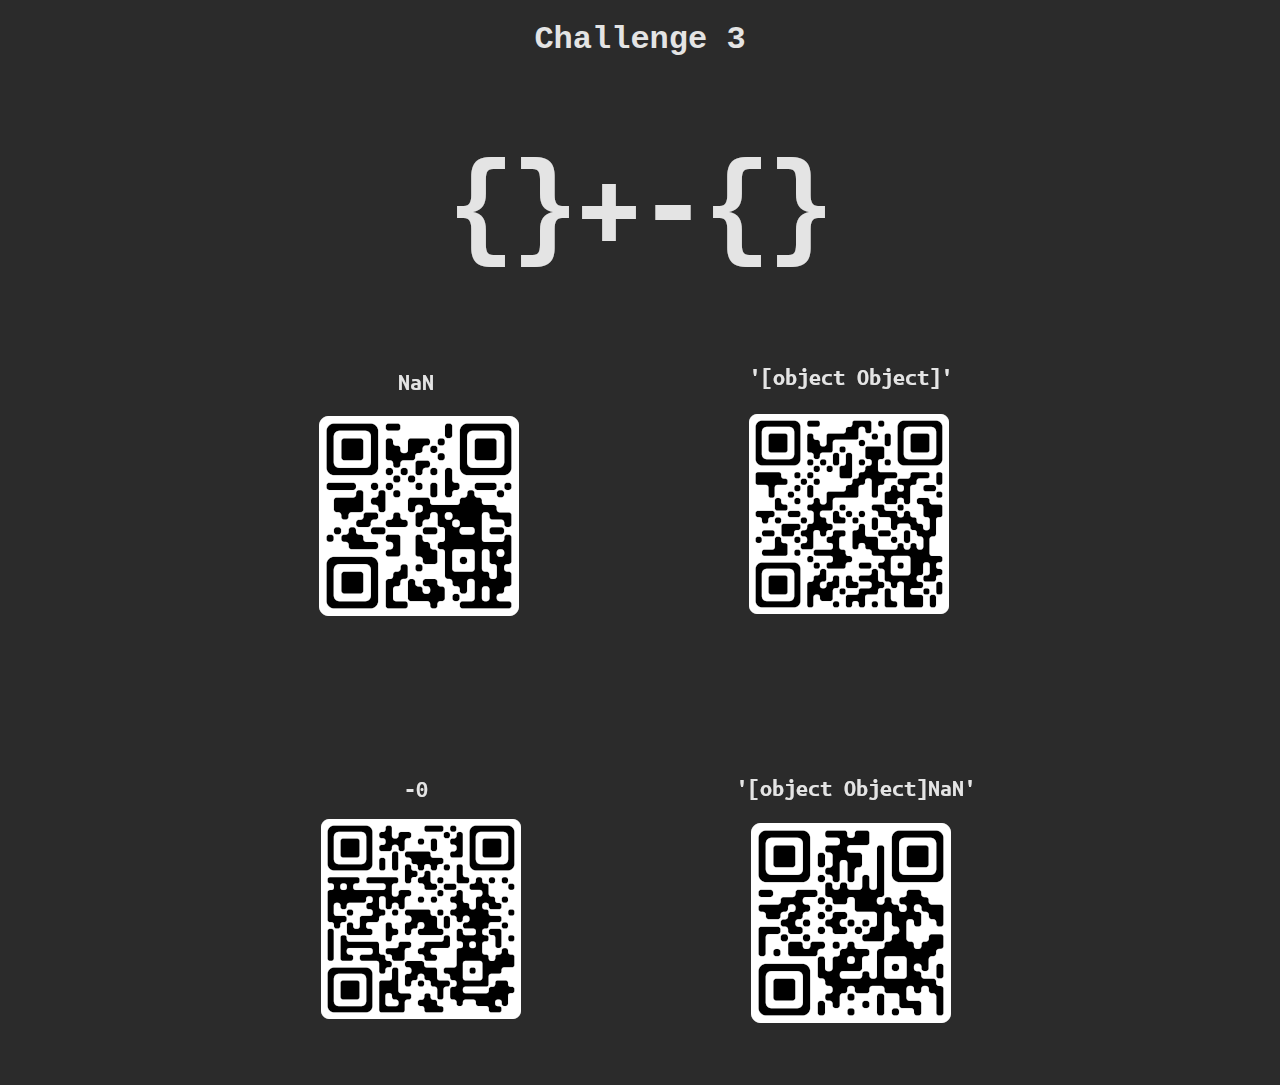
==== secret/all-apples-are-awful/index.html @ a7929d92 "Most of challenge done" ====
<!DOCTYPE html>
<html>
	<head>
		<title>?????</title>
		<meta name="theme-color" content="#000000" />
		<link rel="stylesheet" type="text/css" href="/style.css" />
	</head>
	<body>
		<h1>Challenge 3</h1>
		<img src="/all-apples-are-awful.png" />
	</body>
</html>
---- style.css ----
html,
body {
	margin: 0;
	background-color: #2b2b2b;
	color: #e4e4e4;
	text-align: center;
	font-family:'Courier New', Courier, monospace;
	font-style: normal;
	align-items: center;
	justify-content: center;
}
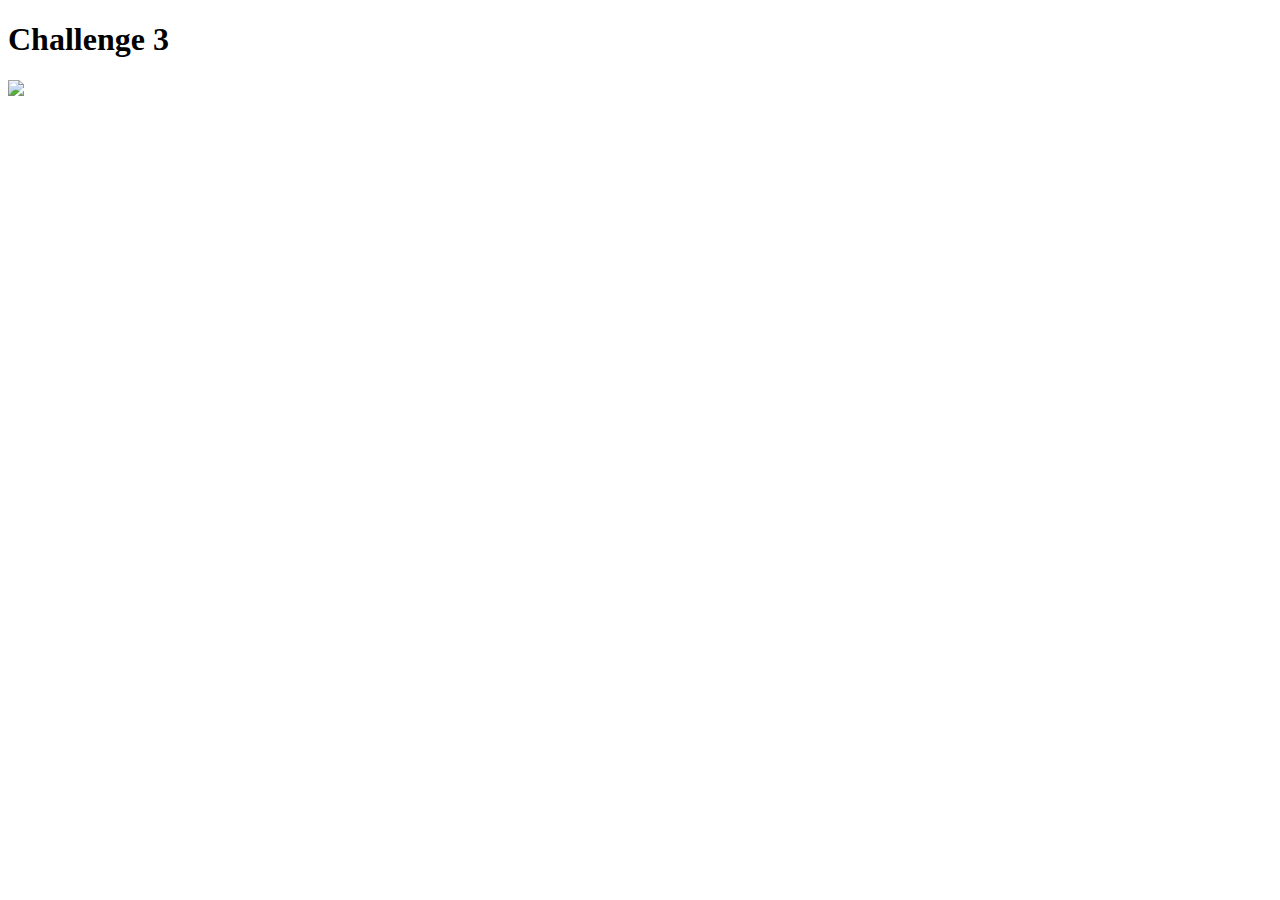
==== commit b19945fb: "Fix paths" ====
--- a/secret/all-apples-are-awful/index.html
+++ b/secret/all-apples-are-awful/index.html
@@ -3,10 +3,10 @@
 	<head>
 		<title>?????</title>
 		<meta name="theme-color" content="#000000" />
-		<link rel="stylesheet" type="text/css" href="/style.css" />
+		<link rel="stylesheet" type="text/css" href="/np23/style.css" />
 	</head>
 	<body>
 		<h1>Challenge 3</h1>
-		<img src="/all-apples-are-awful.png" />
+		<img src="/np23/all-apples-are-awful.png" />
 	</body>
 </html>
